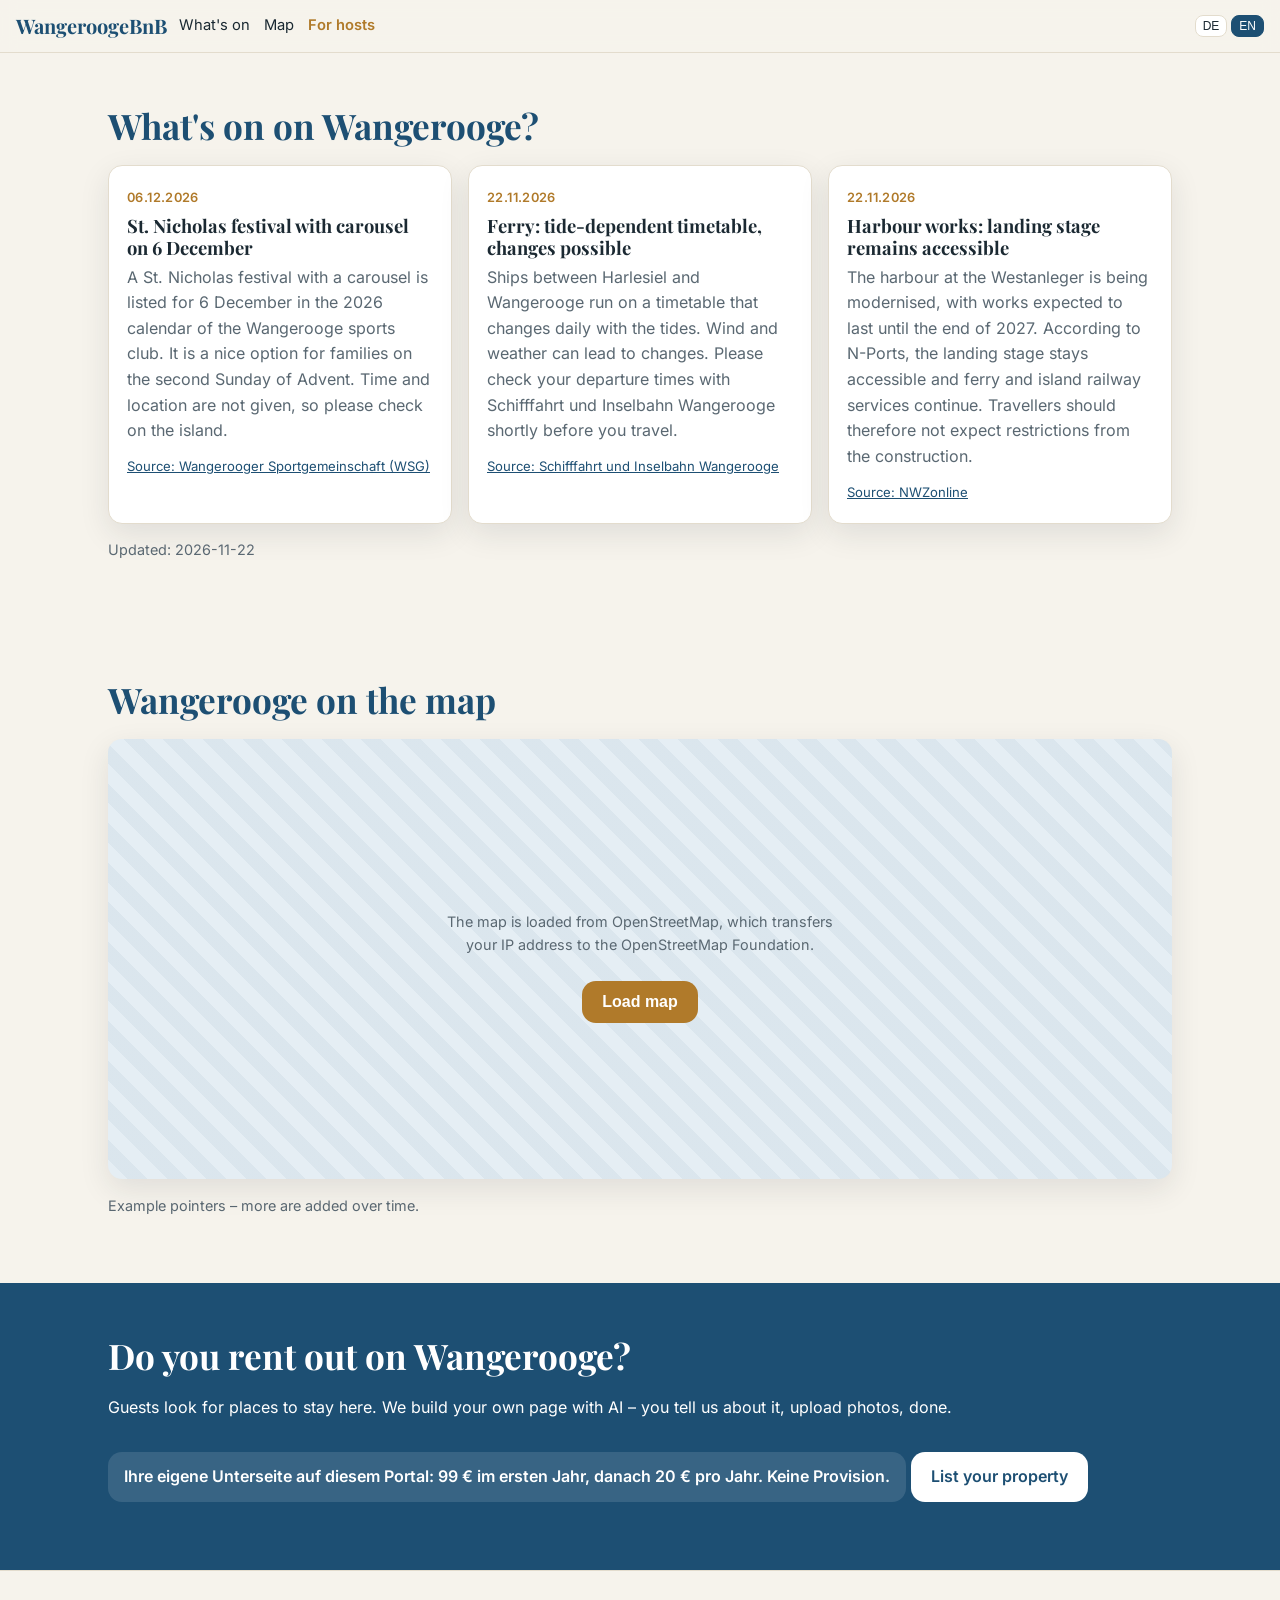
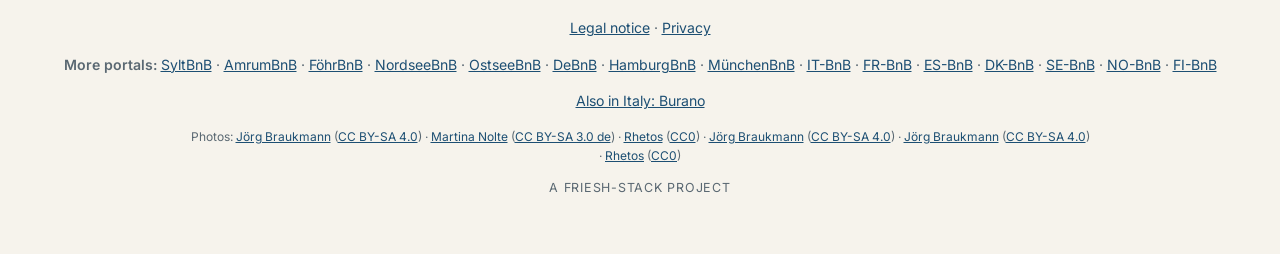
==== aktuell.html @ 6c445ca4 "auto: Inhalte 2026-11-22" ====
<!DOCTYPE html>
<html lang="de">
<head>
<meta charset="utf-8">
<meta name="viewport" content="width=device-width, initial-scale=1">
<title>WangeroogeBnB – Was ist los auf Wangerooge?</title>
<meta name="description" content="WangeroogeBnB – Was ist los auf Wangerooge?">
<link rel="canonical" href="https://wangeroogebnb.de/">
<meta property="og:title" content="WangeroogeBnB – Was ist los auf Wangerooge?">
<meta property="og:description" content="WangeroogeBnB – Was ist los auf Wangerooge?">
<meta name="theme-color" content="#1d4f73">
<link rel="stylesheet" href="assets/portal.css">
</head>
<body>
<header class="kopf">
  <a class="logo" href="./">WangeroogeBnB</a>
  <nav><a href="#aktuell"><span lang="de">Aktuell</span><span lang="en" hidden>What&#x27;s on</span></a><a href="#karte"><span lang="de">Karte</span><span lang="en" hidden>Map</span></a><a class="nav-cta" href="#gastgeber"><span lang="de">Für Gastgeber</span><span lang="en" hidden>For hosts</span></a></nav>
  <div class="langs"><button type="button" data-lang="de">DE</button><button type="button" data-lang="en">EN</button></div>
</header>
<main>
<section id="aktuell" class="block">
  <h2><span lang="de">Was ist los auf Wangerooge?</span><span lang="en" hidden>What&#x27;s on on Wangerooge?</span></h2>
<!-- AUTO:news:start -->
  <div class="news-grid"><article class="news"><time>06.12.2026</time><h3><span lang="de">Nikolausfest mit Karussell am 6. Dezember</span><span lang="en" hidden>St. Nicholas festival with carousel on 6 December</span></h3><p><span lang="de">Am 6. Dezember steht auf der Insel ein Nikolausfest mit Karussell im Terminplan der Wangerooger Sportgemeinschaft. Das ist ein schöner Programmpunkt für Familien am zweiten Advent. Uhrzeit und Ort sind dort nicht genannt, bitte kurz vor Ort erfragen.</span><span lang="en" hidden>A St. Nicholas festival with a carousel is listed for 6 December in the 2026 calendar of the Wangerooge sports club. It is a nice option for families on the second Sunday of Advent. Time and location are not given, so please check on the island.</span></p><a class="quelle" href="http://wangerooger-sg.de/Der-Verein/Termine/" target="_blank" rel="noopener"><span lang="de">Quelle</span><span lang="en" hidden>Source</span>: Wangerooger Sportgemeinschaft (WSG)</a></article><article class="news"><time>22.11.2026</time><h3><span lang="de">Fähre: Tideabhängiger Fahrplan, Änderungen möglich</span><span lang="en" hidden>Ferry: tide-dependent timetable, changes possible</span></h3><p><span lang="de">Die Schiffe zwischen Harlesiel und Wangerooge fahren nach einem täglich wechselnden Fahrplan. Wind und Wetter können zu Änderungen führen. Bitte prüfen Sie Ihre Abfahrtszeiten kurz vor der Reise bei Schifffahrt und Inselbahn Wangerooge.</span><span lang="en" hidden>Ships between Harlesiel and Wangerooge run on a timetable that changes daily with the tides. Wind and weather can lead to changes. Please check your departure times with Schifffahrt und Inselbahn Wangerooge shortly before you travel.</span></p><a class="quelle" href="https://www.siw-wangerooge.de/siw-de/Linienverkehr" target="_blank" rel="noopener"><span lang="de">Quelle</span><span lang="en" hidden>Source</span>: Schifffahrt und Inselbahn Wangerooge</a></article><article class="news"><time>22.11.2026</time><h3><span lang="de">Hafenumbau: Anleger bleibt zugänglich</span><span lang="en" hidden>Harbour works: landing stage remains accessible</span></h3><p><span lang="de">Am Westanleger wird der Hafen modernisiert, die Arbeiten sollen bis Ende 2027 dauern. Laut N-Ports bleiben der Anleger zugänglich und der Fähr- und Inselbahnbetrieb gesichert. Mit Einschränkungen für Reisende ist durch die Bauarbeiten demnach nicht zu rechnen.</span><span lang="en" hidden>The harbour at the Westanleger is being modernised, with works expected to last until the end of 2027. According to N-Ports, the landing stage stays accessible and ferry and island railway services continue. Travellers should therefore not expect restrictions from the construction.</span></p><a class="quelle" href="https://www.nwzonline.de/friesland/westanleger-auf-wangerooge-abriss-erfolgt-neubau-rueckt-naeher_a_4,3,306184027.html" target="_blank" rel="noopener"><span lang="de">Quelle</span><span lang="en" hidden>Source</span>: NWZonline</a></article></div>
  <p class="stand"><span lang="de">Stand</span><span lang="en" hidden>Updated</span>: 2026-11-22</p>
<!-- AUTO:news:end -->
</section>
<section id="karte" class="block">
  <h2><span lang="de">Wangerooge auf der Karte</span><span lang="en" hidden>Wangerooge on the map</span></h2>
  <div id="map" class="map">
    <div class="map-consent">
      <p><span lang="de">Die Karte wird von OpenStreetMap geladen. Dabei wird Ihre IP-Adresse an die OpenStreetMap Foundation übertragen.</span><span lang="en" hidden>The map is loaded from OpenStreetMap, which transfers your IP address to the OpenStreetMap Foundation.</span></p>
      <button type="button" id="mapLaden" class="btn"><span lang="de">Karte laden</span><span lang="en" hidden>Load map</span></button>
    </div>
  </div>
  <p class="hinweis"><span lang="de">Beispielhafte Hinweise – werden laufend ergänzt.</span><span lang="en" hidden>Example pointers – more are added over time.</span></p>
  <script type="application/json" id="mapDaten">{"c": [53.79, 7.9], "z": 13, "p": [{"n": "Alter Leuchtturm", "lat": 53.7895, "lon": 7.899, "link": "", "t": {"de": "Wahrzeichen im Ortskern", "en": "Landmark in the village"}}, {"n": "Hauptstrand", "lat": 53.795, "lon": 7.905, "link": "", "t": {"de": "Strand & Promenade", "en": "Beach & promenade"}}, {"n": "Westturm", "lat": 53.789, "lon": 7.857, "link": "", "t": {"de": "Ruhiger Westen der Insel", "en": "Quiet western end"}}]}</script>
</section>
<section id="gastgeber" class="gastgeber">
  <div class="block">
    <h2><span lang="de">Sie vermieten auf Wangerooge?</span><span lang="en" hidden>Do you rent out on Wangerooge?</span></h2>
    <p><span lang="de">Gäste suchen hier nach Unterkünften. Wir erstellen Ihnen mit KI eine eigene Unterseite – Sie erzählen, laden Fotos hoch, fertig.</span><span lang="en" hidden>Guests look for places to stay here. We build your own page with AI – you tell us about it, upload photos, done.</span></p>
    <p class="preis"><span lang="de">Ihre eigene Unterseite auf diesem Portal: 99 € im ersten Jahr, danach 20 € pro Jahr. Keine Provision.</span><span lang="en" hidden>Ihre eigene Unterseite auf diesem Portal: 99 € im ersten Jahr, danach 20 € pro Jahr. Keine Provision.</span></p>
    <a class="btn btn-hell" href="https://nordsee-webdesign.de"><span lang="de">Unterkunft eintragen</span><span lang="en" hidden>List your property</span></a>
  </div>
</section>
</main>
<footer class="fuss">
  <p><a href="impressum.html"><span lang="de">Impressum</span><span lang="en" hidden>Legal notice</span></a> · <a href="datenschutz.html"><span lang="de">Datenschutz</span><span lang="en" hidden>Privacy</span></a></p>
  <p class="schwester"><strong><span lang="de">Weitere Portale</span><span lang="en" hidden>More portals</span>:</strong> <a href="https://syltbnb.de">SyltBnB</a> · <a href="https://amrumbnb.de">AmrumBnB</a> · <a href="https://foehrbnb.de">FöhrBnB</a> · <a href="https://nordseebnb.de">NordseeBnB</a> · <a href="https://ostseebnb.de">OstseeBnB</a> · <a href="https://debnb.de">DeBnB</a> · <a href="https://hamburgbnb.de">HamburgBnB</a> · <a href="https://muenchenbnb.de">MünchenBnB</a> · <a href="https://it-bnb.com">IT-BnB</a> · <a href="https://fr-bnb.com">FR-BnB</a> · <a href="https://es-bnb.com">ES-BnB</a> · <a href="https://dkbnb.com">DK-BnB</a> · <a href="https://sebnb.com">SE-BnB</a> · <a href="https://nobnb.com">NO-BnB</a> · <a href="https://fibnb.com">FI-BnB</a></p>
  <p><a href="https://myburano.com"><span lang="de">Auch in Italien: Burano</span><span lang="en" hidden>Also in Italy: Burano</span></a></p>
  <p class="credits"><span lang="de">Fotos</span><span lang="en" hidden>Photos</span>: <a href="https://commons.wikimedia.org/wiki/File:Wangerooge_-_Strand_im_Nordosten.jpg" target="_blank" rel="noopener">Jörg Braukmann</a> (<a href="https://creativecommons.org/licenses/by-sa/4.0" target="_blank" rel="noopener">CC BY-SA 4.0</a>) · <a href="https://commons.wikimedia.org/wiki/File:2012-05-13_Nordsee-Luftbilder_DSCF9112.jpg" target="_blank" rel="noopener">Martina Nolte</a> (<a href="https://creativecommons.org/licenses/by-sa/3.0/de/deed.en" target="_blank" rel="noopener">CC BY-SA 3.0 de</a>) · <a href="https://commons.wikimedia.org/wiki/File:Graugans_(Inselbahn_Wangerooge).jpg" target="_blank" rel="noopener">Rhetos</a> (<a href="http://creativecommons.org/publicdomain/zero/1.0/deed.en" target="_blank" rel="noopener">CC0</a>) · <a href="https://commons.wikimedia.org/wiki/File:Strand_und_D%C3%BCnen_im_Nordosten_von_Wangerooge_01.jpg" target="_blank" rel="noopener">Jörg Braukmann</a> (<a href="https://creativecommons.org/licenses/by-sa/4.0" target="_blank" rel="noopener">CC BY-SA 4.0</a>) · <a href="https://commons.wikimedia.org/wiki/File:Wangerooge_-_%C3%9Cbergang_zum_Strand_im_Nordosten.jpg" target="_blank" rel="noopener">Jörg Braukmann</a> (<a href="https://creativecommons.org/licenses/by-sa/4.0" target="_blank" rel="noopener">CC BY-SA 4.0</a>) · <a href="https://commons.wikimedia.org/wiki/File:Deckpeilung_(T%C3%BCrme,_Wangerooge).jpg" target="_blank" rel="noopener">Rhetos</a> (<a href="http://creativecommons.org/publicdomain/zero/1.0/deed.en" target="_blank" rel="noopener">CC0</a>)</p>
  <p class="sig"><span lang="de">Ein friesh-stack Projekt</span><span lang="en" hidden>A friesh-stack project</span></p>
</footer>
<script src="assets/portal.js"></script>
</body>
</html>
---- assets/portal.css ----
@font-face{font-family:"Inter";src:url(fonts/inter-latin-400-normal.woff2) format("woff2");font-weight:400;font-display:swap}
@font-face{font-family:"Inter";src:url(fonts/inter-latin-600-normal.woff2) format("woff2");font-weight:600;font-display:swap}
@font-face{font-family:"Playfair Display";src:url(fonts/playfair-display-latin-600-normal.woff2) format("woff2");font-weight:600;font-display:swap}
@font-face{font-family:"Playfair Display";src:url(fonts/playfair-display-latin-700-normal.woff2) format("woff2");font-weight:700;font-display:swap}
:root{
  --brand:#1d4f73;--brand-2:#e8e2d4;--accent:#b07a2a;--bg:#f6f3ec;--ink:#1b2932;--muted:#5a6872;
  --white:#fff;--line:#e3dccd;--foam:#e5eef4;--grass:#6f8448;
  --radius:14px;--shadow:0 10px 30px rgba(27,41,50,.10);
}
@media (prefers-color-scheme:dark){:root{--bg:#10181e;--ink:#e9eef2;--muted:#a3b1bb;--white:#18232b;--line:#2a3843;--brand-2:#22303a;--foam:#1a2a35}}
*{box-sizing:border-box}
html{scroll-behavior:smooth}
body{margin:0;background:var(--bg);color:var(--ink);font:16px/1.6 Inter,system-ui,sans-serif;overflow-x:hidden}
h1,h2,h3{font-family:"Playfair Display",Georgia,serif;line-height:1.2;margin:0 0 .5em}
h2{font-size:clamp(1.5rem,4vw,2.2rem);color:var(--brand)}
@media (prefers-color-scheme:dark){h2{color:#9cc6e4}}
a{color:var(--brand)}
@media (prefers-color-scheme:dark){a{color:#9cc6e4}}
[hidden]{display:none!important}
.kopf{position:sticky;top:0;z-index:1000;display:flex;align-items:center;gap:12px;padding:10px 16px;background:color-mix(in srgb,var(--bg) 92%,transparent);backdrop-filter:blur(8px);border-bottom:1px solid var(--line)}
.logo{font-family:"Playfair Display",serif;font-weight:700;font-size:1.25rem;text-decoration:none;color:var(--brand);white-space:nowrap}
.kopf nav{display:flex;gap:14px;overflow-x:auto;flex:1;scrollbar-width:none}
.kopf nav::-webkit-scrollbar{display:none}
.kopf nav a{text-decoration:none;color:var(--ink);font-size:.92rem;white-space:nowrap}
.kopf nav a.nav-cta{color:var(--accent);font-weight:600}
.langs{display:flex;gap:4px}
.langs button{border:1px solid var(--line);background:var(--white);color:var(--ink);border-radius:8px;padding:3px 7px;font-size:.75rem;cursor:pointer}
.langs button.an{background:var(--brand);color:#fff;border-color:var(--brand)}
.hero{position:relative;min-height:78vh;display:flex;align-items:flex-end;color:#fff;overflow:hidden;
  background:linear-gradient(160deg,#1d4f73 0%,#3a7ca5 55%,#d8c79f 100%)}
.slides{position:absolute;inset:0}
.slide{position:absolute;inset:0;background-size:cover;background-position:center;opacity:0;transition:opacity 1.6s ease;transform:scale(1.04)}
.slide.an{opacity:1;animation:zoom 12s ease-out forwards}
@keyframes zoom{to{transform:scale(1)}}
.hero:after{content:"";position:absolute;inset:0;background:linear-gradient(to top,rgba(10,25,35,.78),rgba(10,25,35,.1) 60%)}
.hero-inhalt{position:relative;z-index:1;padding:32px 20px 44px;max-width:860px}
.hero h1{font-size:clamp(1.9rem,6vw,3.3rem);margin-bottom:.4em}
.hero p{font-size:1.08rem;max-width:640px;opacity:.95}
.hero-btns{display:flex;gap:10px;flex-wrap:wrap;margin-top:18px}
.btn{display:inline-block;background:var(--accent);color:#fff!important;text-decoration:none;border:0;border-radius:var(--radius);padding:12px 20px;font-weight:600;font-size:1rem;cursor:pointer}
.btn-rand{background:transparent;border:1.5px solid #fff}
.btn-hell{background:#fff;color:var(--brand)!important}
.block{max-width:1100px;margin:0 auto;padding:52px 18px}
.news-grid{display:grid;grid-template-columns:repeat(auto-fill,minmax(270px,1fr));gap:16px}
.news{background:var(--white);border:1px solid var(--line);border-radius:var(--radius);box-shadow:var(--shadow);padding:18px}
.news time{font-size:.8rem;color:var(--accent);font-weight:600;letter-spacing:.03em}
.news h3{font-size:1.15rem;margin:.3em 0}
.news p{margin:0 0 .6em;color:var(--muted)}
.quelle{font-size:.82rem}
.leer,.stand,.hinweis{color:var(--muted);font-size:.9rem}
.map{position:relative;height:440px;border-radius:var(--radius);overflow:hidden;box-shadow:var(--shadow);background:var(--foam) repeating-linear-gradient(45deg,transparent 0 14px,rgba(29,79,115,.05) 14px 28px)}
.map-consent{position:absolute;inset:0;display:flex;flex-direction:column;align-items:center;justify-content:center;text-align:center;padding:24px;gap:10px}
.map-consent p{max-width:420px;color:var(--muted);font-size:.9rem}
.pfeil-icon{background:none;border:0}
.pfeil{position:absolute;left:0;bottom:0;transform:translateX(-50%);display:flex;flex-direction:column;align-items:center;pointer-events:auto}
.pfeil .schild{background:var(--brand);color:#fff;border-radius:10px;padding:5px 9px;font:600 12px/1.25 Inter,sans-serif;white-space:nowrap;box-shadow:0 4px 12px rgba(0,0,0,.25);text-align:center}

.pfeil .spitze{width:0;height:0;border-left:9px solid transparent;border-right:9px solid transparent;border-top:14px solid var(--brand);animation:wipp 1.8s ease-in-out infinite}
@keyframes wipp{50%{transform:translateY(4px)}}
.pfeil.link .schild{background:var(--accent)}
.pfeil.link .spitze{border-top-color:var(--accent)}
.hl-grid{display:grid;grid-template-columns:repeat(auto-fill,minmax(240px,1fr));gap:16px}
.hl{background:var(--white);border-radius:var(--radius);overflow:hidden;box-shadow:var(--shadow);border:1px solid var(--line)}
.hl-bild{height:160px;background-size:cover;background-position:center}
.hl-bild.leer{background:linear-gradient(135deg,var(--brand-2),var(--foam))}
.hl-text{padding:14px 16px}
.hl-text p{margin:0;color:var(--muted)}
.frei-grid{display:grid;grid-template-columns:repeat(auto-fill,minmax(240px,1fr));gap:16px}
.frei{display:block;text-decoration:none;color:var(--ink);border:2px dashed var(--line);border-radius:var(--radius);padding:26px 20px;text-align:center;transition:border-color .2s}
.frei:hover{border-color:var(--accent)}
.frei .plus{display:inline-flex;width:44px;height:44px;border-radius:50%;align-items:center;justify-content:center;background:var(--brand-2);color:var(--accent);font-size:1.6rem;margin-bottom:8px}
.frei p{color:var(--muted);margin:0;font-size:.92rem}
.gastgeber{background:var(--brand);color:#fff}
.gastgeber h2{color:#fff}
.gastgeber .preis{font-weight:600;background:rgba(255,255,255,.12);border-radius:var(--radius);padding:12px 16px;display:inline-block}
.recht{max-width:780px}
.recht h2{font-size:1.2rem;margin-top:1.4em}
.klein{font-size:.85rem;color:var(--muted)}
.fuss{text-align:center;padding:32px 18px 44px;font-size:.88rem;color:var(--muted);border-top:1px solid var(--line)}
.fuss .credits{font-size:.75rem;max-width:900px;margin:10px auto}
.fuss .sig{font-size:.78rem;letter-spacing:.06em;text-transform:uppercase}
@media (max-width:640px){.kopf nav a:not(.nav-cta){display:none}.kopf nav{justify-content:flex-end}.hero{min-height:70vh}.map{height:380px}}
.pfeil-icon.klein .schild{display:none}
.lang-select{display:none;border:1px solid var(--line);background:var(--white);color:var(--ink);border-radius:8px;padding:4px 6px;font:600 .8rem Inter,sans-serif}
@media (max-width:640px){.langs.viele button{display:none}.langs.viele .lang-select{display:block}}
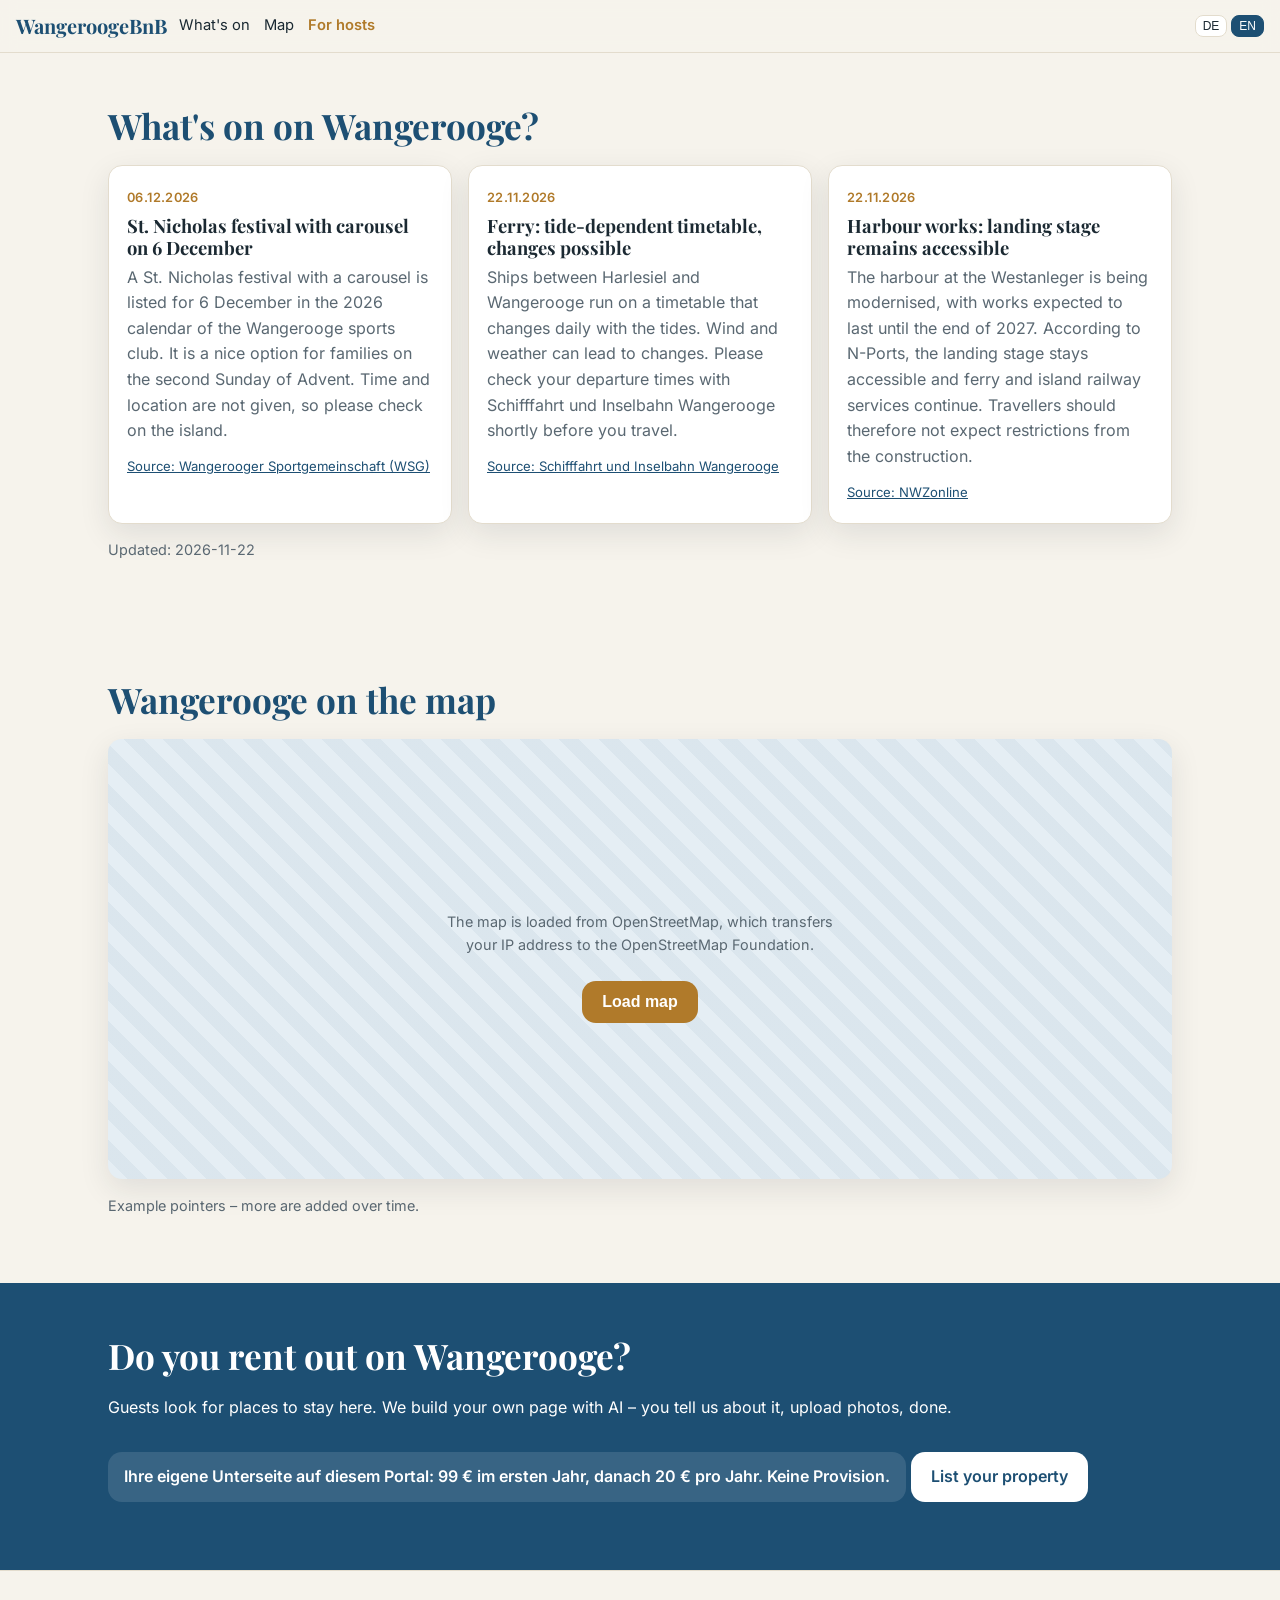
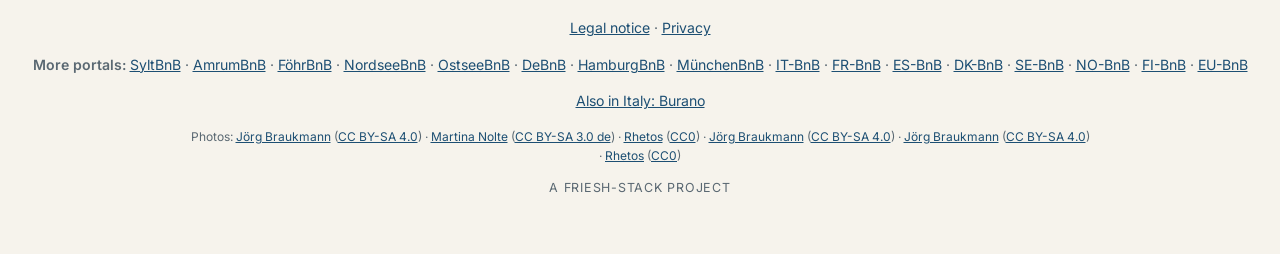
==== commit ae783cc6: "auto: Inhalte 2026-11-23" ====
--- a/aktuell.html
+++ b/aktuell.html
@@ -47,7 +47,7 @@
 </main>
 <footer class="fuss">
   <p><a href="impressum.html"><span lang="de">Impressum</span><span lang="en" hidden>Legal notice</span></a> · <a href="datenschutz.html"><span lang="de">Datenschutz</span><span lang="en" hidden>Privacy</span></a></p>
-  <p class="schwester"><strong><span lang="de">Weitere Portale</span><span lang="en" hidden>More portals</span>:</strong> <a href="https://syltbnb.de">SyltBnB</a> · <a href="https://amrumbnb.de">AmrumBnB</a> · <a href="https://foehrbnb.de">FöhrBnB</a> · <a href="https://nordseebnb.de">NordseeBnB</a> · <a href="https://ostseebnb.de">OstseeBnB</a> · <a href="https://debnb.de">DeBnB</a> · <a href="https://hamburgbnb.de">HamburgBnB</a> · <a href="https://muenchenbnb.de">MünchenBnB</a> · <a href="https://it-bnb.com">IT-BnB</a> · <a href="https://fr-bnb.com">FR-BnB</a> · <a href="https://es-bnb.com">ES-BnB</a> · <a href="https://dkbnb.com">DK-BnB</a> · <a href="https://sebnb.com">SE-BnB</a> · <a href="https://nobnb.com">NO-BnB</a> · <a href="https://fibnb.com">FI-BnB</a></p>
+  <p class="schwester"><strong><span lang="de">Weitere Portale</span><span lang="en" hidden>More portals</span>:</strong> <a href="https://syltbnb.de">SyltBnB</a> · <a href="https://amrumbnb.de">AmrumBnB</a> · <a href="https://foehrbnb.de">FöhrBnB</a> · <a href="https://nordseebnb.de">NordseeBnB</a> · <a href="https://ostseebnb.de">OstseeBnB</a> · <a href="https://debnb.de">DeBnB</a> · <a href="https://hamburgbnb.de">HamburgBnB</a> · <a href="https://muenchenbnb.de">MünchenBnB</a> · <a href="https://it-bnb.com">IT-BnB</a> · <a href="https://fr-bnb.com">FR-BnB</a> · <a href="https://es-bnb.com">ES-BnB</a> · <a href="https://dk-bnb.de">DK-BnB</a> · <a href="https://se-bnb.com">SE-BnB</a> · <a href="https://no-bnb.com">NO-BnB</a> · <a href="https://fi-bnb.com">FI-BnB</a> · <a href="https://eu-bnb.com">EU-BnB</a></p>
   <p><a href="https://myburano.com"><span lang="de">Auch in Italien: Burano</span><span lang="en" hidden>Also in Italy: Burano</span></a></p>
   <p class="credits"><span lang="de">Fotos</span><span lang="en" hidden>Photos</span>: <a href="https://commons.wikimedia.org/wiki/File:Wangerooge_-_Strand_im_Nordosten.jpg" target="_blank" rel="noopener">Jörg Braukmann</a> (<a href="https://creativecommons.org/licenses/by-sa/4.0" target="_blank" rel="noopener">CC BY-SA 4.0</a>) · <a href="https://commons.wikimedia.org/wiki/File:2012-05-13_Nordsee-Luftbilder_DSCF9112.jpg" target="_blank" rel="noopener">Martina Nolte</a> (<a href="https://creativecommons.org/licenses/by-sa/3.0/de/deed.en" target="_blank" rel="noopener">CC BY-SA 3.0 de</a>) · <a href="https://commons.wikimedia.org/wiki/File:Graugans_(Inselbahn_Wangerooge).jpg" target="_blank" rel="noopener">Rhetos</a> (<a href="http://creativecommons.org/publicdomain/zero/1.0/deed.en" target="_blank" rel="noopener">CC0</a>) · <a href="https://commons.wikimedia.org/wiki/File:Strand_und_D%C3%BCnen_im_Nordosten_von_Wangerooge_01.jpg" target="_blank" rel="noopener">Jörg Braukmann</a> (<a href="https://creativecommons.org/licenses/by-sa/4.0" target="_blank" rel="noopener">CC BY-SA 4.0</a>) · <a href="https://commons.wikimedia.org/wiki/File:Wangerooge_-_%C3%9Cbergang_zum_Strand_im_Nordosten.jpg" target="_blank" rel="noopener">Jörg Braukmann</a> (<a href="https://creativecommons.org/licenses/by-sa/4.0" target="_blank" rel="noopener">CC BY-SA 4.0</a>) · <a href="https://commons.wikimedia.org/wiki/File:Deckpeilung_(T%C3%BCrme,_Wangerooge).jpg" target="_blank" rel="noopener">Rhetos</a> (<a href="http://creativecommons.org/publicdomain/zero/1.0/deed.en" target="_blank" rel="noopener">CC0</a>)</p>
   <p class="sig"><span lang="de">Ein friesh-stack Projekt</span><span lang="en" hidden>A friesh-stack project</span></p>
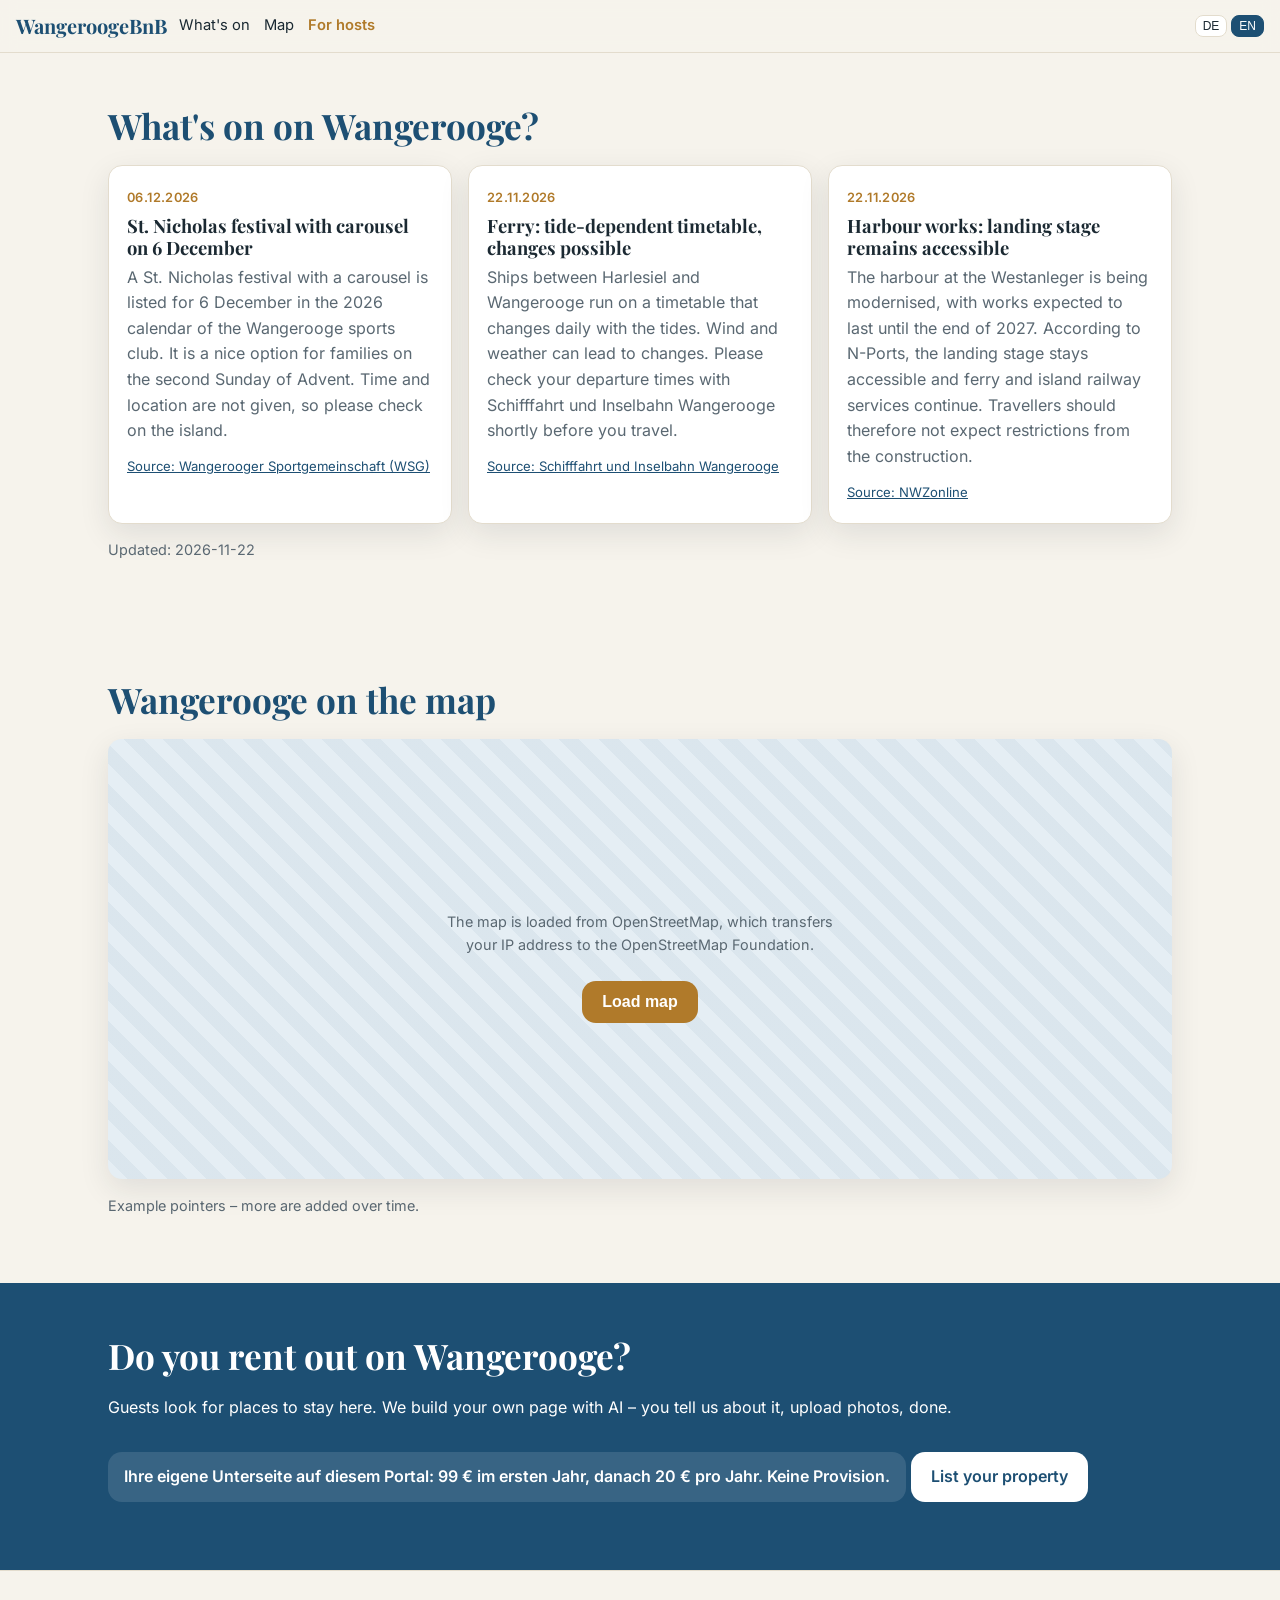
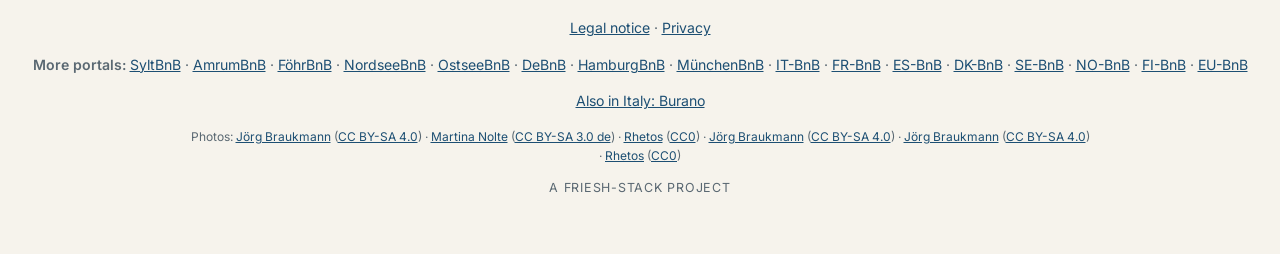
==== commit dd22a6b3: "auto: Inhalte 2026-11-23" ====
--- a/aktuell.html
+++ b/aktuell.html
@@ -47,7 +47,7 @@
 </main>
 <footer class="fuss">
   <p><a href="impressum.html"><span lang="de">Impressum</span><span lang="en" hidden>Legal notice</span></a> · <a href="datenschutz.html"><span lang="de">Datenschutz</span><span lang="en" hidden>Privacy</span></a></p>
-  <p class="schwester"><strong><span lang="de">Weitere Portale</span><span lang="en" hidden>More portals</span>:</strong> <a href="https://syltbnb.de">SyltBnB</a> · <a href="https://amrumbnb.de">AmrumBnB</a> · <a href="https://foehrbnb.de">FöhrBnB</a> · <a href="https://nordseebnb.de">NordseeBnB</a> · <a href="https://ostseebnb.de">OstseeBnB</a> · <a href="https://debnb.de">DeBnB</a> · <a href="https://hamburgbnb.de">HamburgBnB</a> · <a href="https://muenchenbnb.de">MünchenBnB</a> · <a href="https://it-bnb.com">IT-BnB</a> · <a href="https://fr-bnb.com">FR-BnB</a> · <a href="https://es-bnb.com">ES-BnB</a> · <a href="https://dk-bnb.de">DK-BnB</a> · <a href="https://se-bnb.com">SE-BnB</a> · <a href="https://no-bnb.com">NO-BnB</a> · <a href="https://fi-bnb.com">FI-BnB</a> · <a href="https://eu-bnb.com">EU-BnB</a></p>
+  <p class="schwester"><strong><span lang="de">Weitere Portale</span><span lang="en" hidden>More portals</span>:</strong> <a href="https://syltbnb.de">SyltBnB</a> · <a href="https://amrumbnb.de">AmrumBnB</a> · <a href="https://foehrbnb.de">FöhrBnB</a> · <a href="https://nordseebnb.de">NordseeBnB</a> · <a href="https://ostseebnb.de">OstseeBnB</a> · <a href="https://debnb.de">DeBnB</a> · <a href="https://hamburgbnb.de">HamburgBnB</a> · <a href="https://muenchenbnb.de">MünchenBnB</a> · <a href="https://it-bnb.com">IT-BnB</a> · <a href="https://fr-bnb.com">FR-BnB</a> · <a href="https://es-bnb.com">ES-BnB</a> · <a href="https://dk-bnb.dk">DK-BnB</a> · <a href="https://se-bnb.com">SE-BnB</a> · <a href="https://no-bnb.com">NO-BnB</a> · <a href="https://fi-bnb.com">FI-BnB</a> · <a href="https://eu-bnb.com">EU-BnB</a></p>
   <p><a href="https://myburano.com"><span lang="de">Auch in Italien: Burano</span><span lang="en" hidden>Also in Italy: Burano</span></a></p>
   <p class="credits"><span lang="de">Fotos</span><span lang="en" hidden>Photos</span>: <a href="https://commons.wikimedia.org/wiki/File:Wangerooge_-_Strand_im_Nordosten.jpg" target="_blank" rel="noopener">Jörg Braukmann</a> (<a href="https://creativecommons.org/licenses/by-sa/4.0" target="_blank" rel="noopener">CC BY-SA 4.0</a>) · <a href="https://commons.wikimedia.org/wiki/File:2012-05-13_Nordsee-Luftbilder_DSCF9112.jpg" target="_blank" rel="noopener">Martina Nolte</a> (<a href="https://creativecommons.org/licenses/by-sa/3.0/de/deed.en" target="_blank" rel="noopener">CC BY-SA 3.0 de</a>) · <a href="https://commons.wikimedia.org/wiki/File:Graugans_(Inselbahn_Wangerooge).jpg" target="_blank" rel="noopener">Rhetos</a> (<a href="http://creativecommons.org/publicdomain/zero/1.0/deed.en" target="_blank" rel="noopener">CC0</a>) · <a href="https://commons.wikimedia.org/wiki/File:Strand_und_D%C3%BCnen_im_Nordosten_von_Wangerooge_01.jpg" target="_blank" rel="noopener">Jörg Braukmann</a> (<a href="https://creativecommons.org/licenses/by-sa/4.0" target="_blank" rel="noopener">CC BY-SA 4.0</a>) · <a href="https://commons.wikimedia.org/wiki/File:Wangerooge_-_%C3%9Cbergang_zum_Strand_im_Nordosten.jpg" target="_blank" rel="noopener">Jörg Braukmann</a> (<a href="https://creativecommons.org/licenses/by-sa/4.0" target="_blank" rel="noopener">CC BY-SA 4.0</a>) · <a href="https://commons.wikimedia.org/wiki/File:Deckpeilung_(T%C3%BCrme,_Wangerooge).jpg" target="_blank" rel="noopener">Rhetos</a> (<a href="http://creativecommons.org/publicdomain/zero/1.0/deed.en" target="_blank" rel="noopener">CC0</a>)</p>
   <p class="sig"><span lang="de">Ein friesh-stack Projekt</span><span lang="en" hidden>A friesh-stack project</span></p>
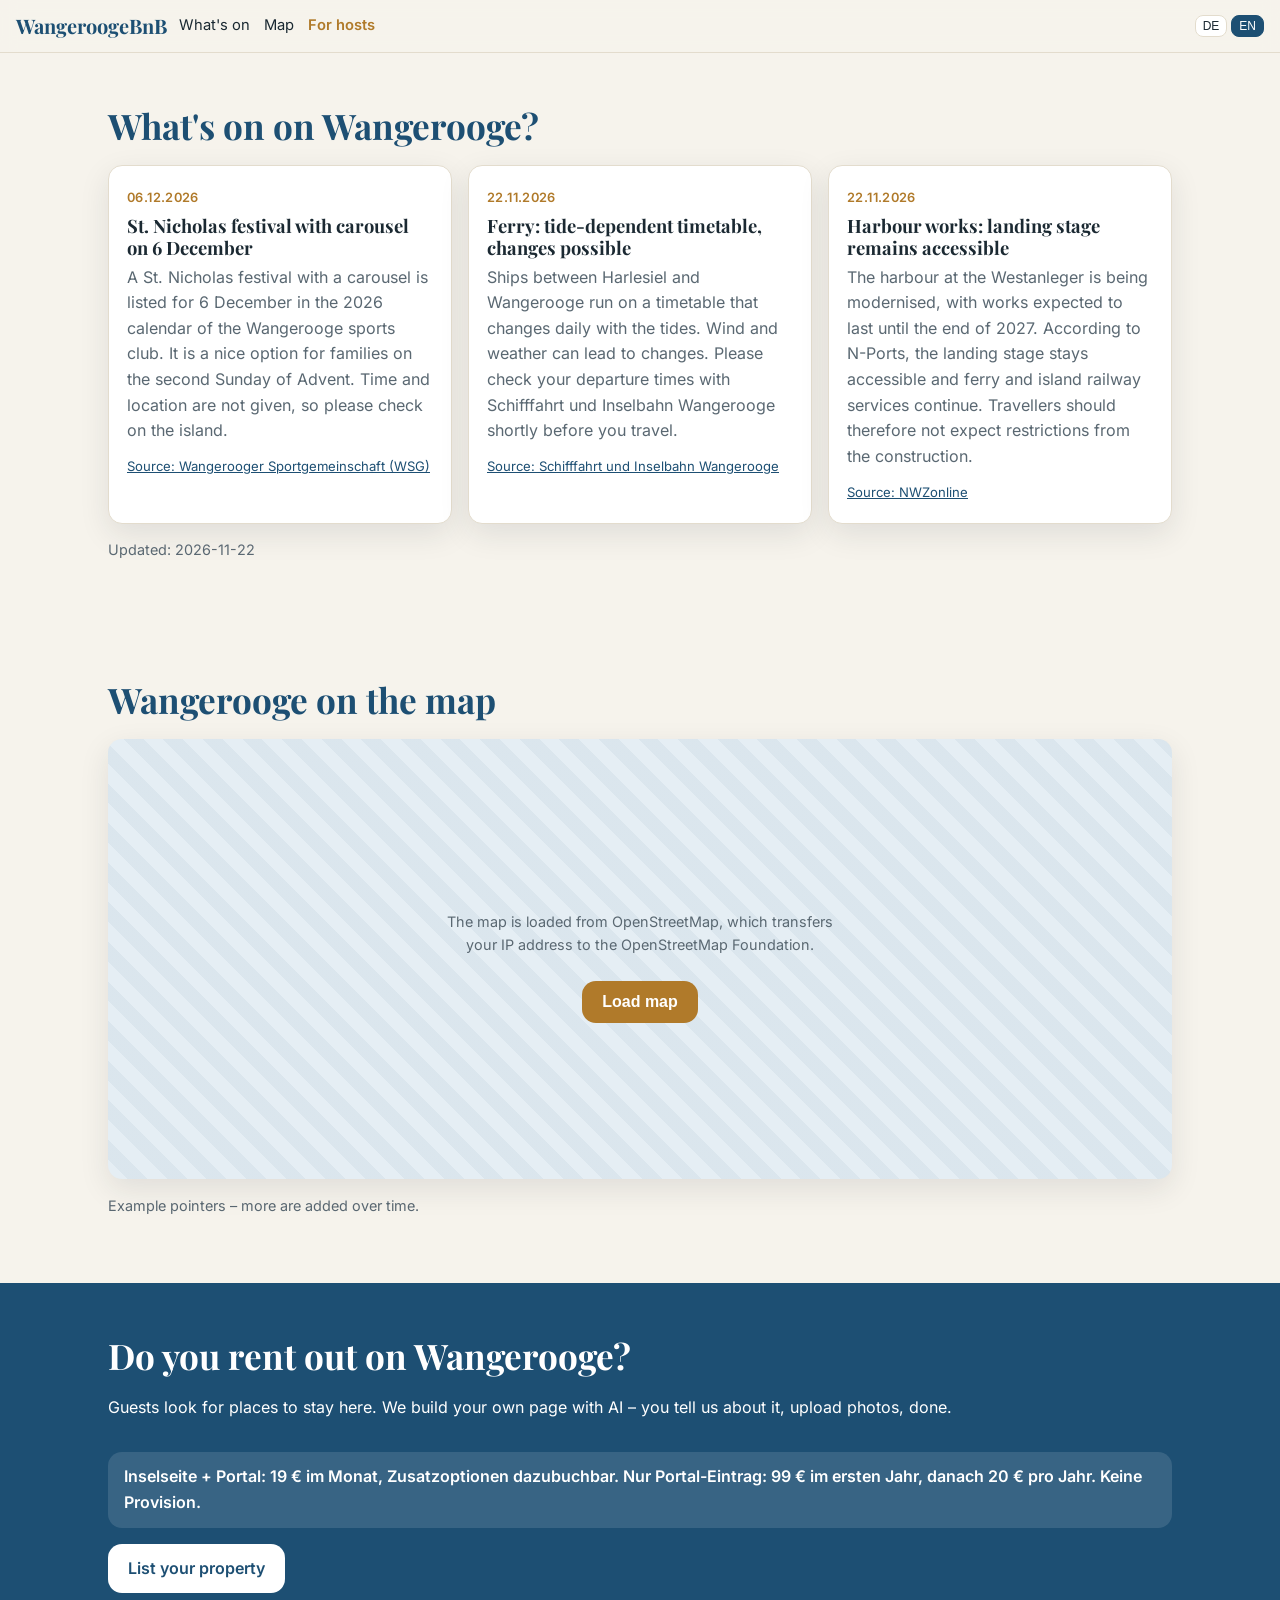
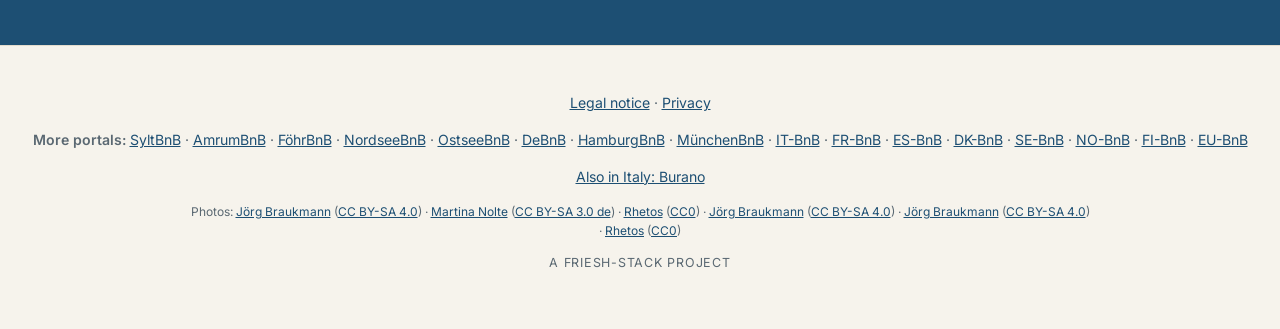
==== commit 40e7bfa2: "auto: Inhalte 2026-11-23" ====
--- a/aktuell.html
+++ b/aktuell.html
@@ -40,7 +40,7 @@
   <div class="block">
     <h2><span lang="de">Sie vermieten auf Wangerooge?</span><span lang="en" hidden>Do you rent out on Wangerooge?</span></h2>
     <p><span lang="de">Gäste suchen hier nach Unterkünften. Wir erstellen Ihnen mit KI eine eigene Unterseite – Sie erzählen, laden Fotos hoch, fertig.</span><span lang="en" hidden>Guests look for places to stay here. We build your own page with AI – you tell us about it, upload photos, done.</span></p>
-    <p class="preis"><span lang="de">Ihre eigene Unterseite auf diesem Portal: 99 € im ersten Jahr, danach 20 € pro Jahr. Keine Provision.</span><span lang="en" hidden>Ihre eigene Unterseite auf diesem Portal: 99 € im ersten Jahr, danach 20 € pro Jahr. Keine Provision.</span></p>
+    <p class="preis"><span lang="de">Inselseite + Portal: 19 € im Monat, Zusatzoptionen dazubuchbar. Nur Portal-Eintrag: 99 € im ersten Jahr, danach 20 € pro Jahr. Keine Provision.</span><span lang="en" hidden>Inselseite + Portal: 19 € im Monat, Zusatzoptionen dazubuchbar. Nur Portal-Eintrag: 99 € im ersten Jahr, danach 20 € pro Jahr. Keine Provision.</span></p>
     <a class="btn btn-hell" href="https://nordsee-webdesign.de"><span lang="de">Unterkunft eintragen</span><span lang="en" hidden>List your property</span></a>
   </div>
 </section>
--- a/assets/portal.css
+++ b/assets/portal.css
@@ -83,3 +83,20 @@
 .pfeil-icon.klein .schild{display:none}
 .lang-select{display:none;border:1px solid var(--line);background:var(--white);color:var(--ink);border-radius:8px;padding:4px 6px;font:600 .8rem Inter,sans-serif}
 @media (max-width:640px){.langs.viele button{display:none}.langs.viele .lang-select{display:block}}
+.vm-hero{min-height:52vh}
+.pk-grid{display:grid;grid-template-columns:repeat(auto-fill,minmax(250px,1fr));gap:16px}
+.pk{background:var(--white);border:1px solid var(--line);border-radius:var(--radius);box-shadow:var(--shadow);padding:18px;display:flex;flex-direction:column;gap:8px}
+.pk h3{margin:0}.pk .prov{color:var(--grass);font-weight:600;font-size:.9rem}.pk .pr{font-weight:600}.pk p{margin:0;color:var(--muted)}.pk .btn{margin-top:auto;text-align:center}
+.pk .gratis{background:var(--brand-2);border-radius:10px;padding:6px 10px;font-size:.88rem}
+.btn.ghost{background:transparent;color:var(--brand)!important;border:1.5px solid var(--brand)}
+.hinweis-box{margin-top:22px;background:var(--foam);border-radius:var(--radius);padding:18px}
+.framewrap{border-radius:var(--radius);overflow:hidden;border:1px solid var(--line);height:560px;background:#fff}
+.framewrap iframe{width:100%;height:100%;border:0}
+.zopts{display:flex;flex-direction:column;gap:8px}
+.zopt{display:flex;gap:10px;align-items:center;background:var(--white);border:1px solid var(--line);border-radius:12px;padding:10px 14px;cursor:pointer}
+.zopt input{width:20px;height:20px}
+.vform{display:grid;grid-template-columns:1fr 1fr;gap:12px}
+.vform label{display:flex;flex-direction:column;gap:4px;font-weight:600;font-size:.9rem}
+.vform input,.vform select,.vform textarea{font:inherit;padding:10px;border:1px solid var(--line);border-radius:10px;background:var(--white);color:var(--ink)}
+.vform .voll,.vform .btn,.vform .ok{grid-column:1/-1}
+@media (max-width:640px){.vform{grid-template-columns:1fr}}
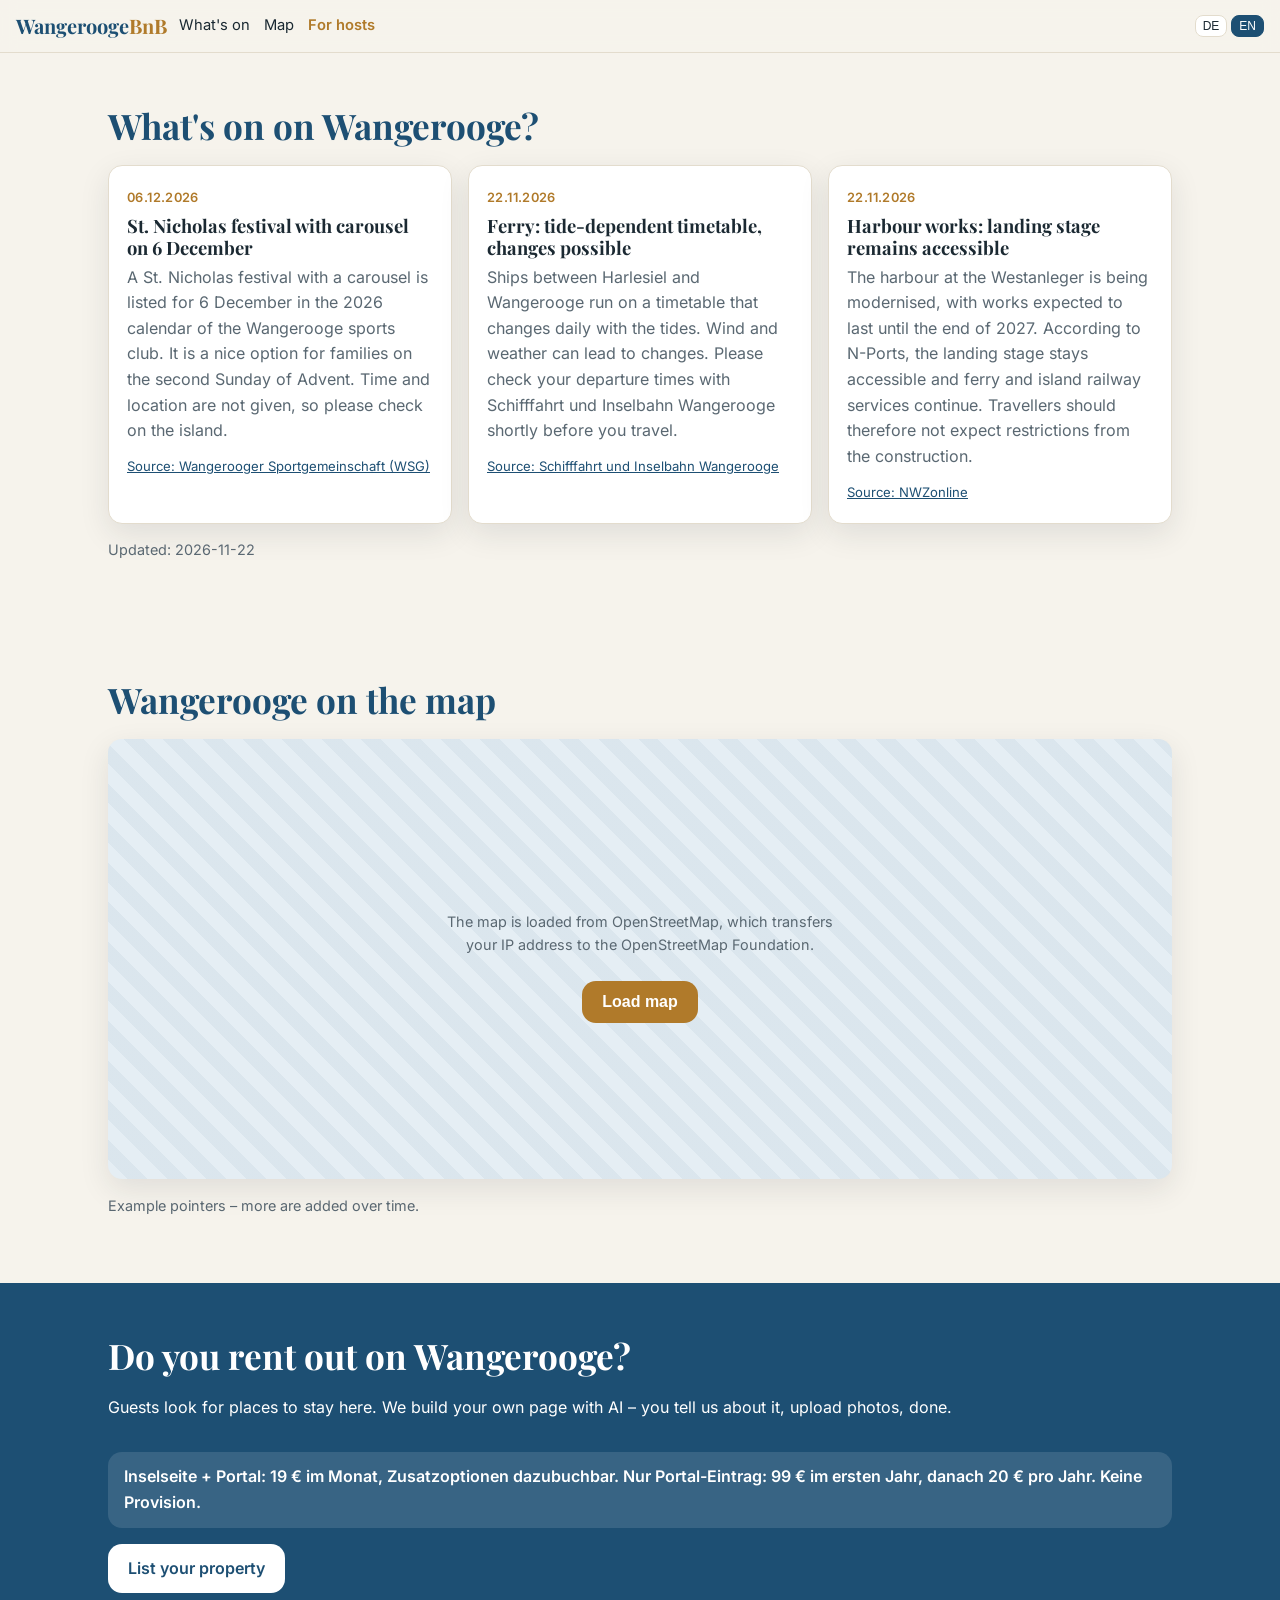
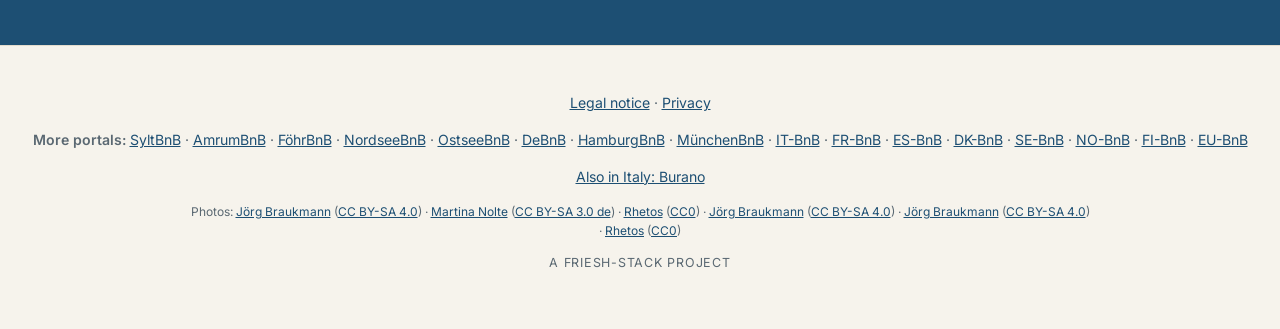
==== commit cdb2a91e: "auto: Inhalte 2026-11-24" ====
--- a/aktuell.html
+++ b/aktuell.html
@@ -1,7 +1,8 @@
 <!DOCTYPE html>
-<html lang="de">
+<html lang="de" translate="no" class="notranslate">
 <head>
 <meta charset="utf-8">
+<meta name="google" content="notranslate">
 <meta name="viewport" content="width=device-width, initial-scale=1">
 <title>WangeroogeBnB – Was ist los auf Wangerooge?</title>
 <meta name="description" content="WangeroogeBnB – Was ist los auf Wangerooge?">
@@ -13,7 +14,7 @@
 </head>
 <body>
 <header class="kopf">
-  <a class="logo" href="./">WangeroogeBnB</a>
+  <a class="logo" href="./">Wangerooge<span>BnB</span></a>
   <nav><a href="#aktuell"><span lang="de">Aktuell</span><span lang="en" hidden>What&#x27;s on</span></a><a href="#karte"><span lang="de">Karte</span><span lang="en" hidden>Map</span></a><a class="nav-cta" href="#gastgeber"><span lang="de">Für Gastgeber</span><span lang="en" hidden>For hosts</span></a></nav>
   <div class="langs"><button type="button" data-lang="de">DE</button><button type="button" data-lang="en">EN</button></div>
 </header>
--- a/assets/portal.css
+++ b/assets/portal.css
@@ -100,3 +100,5 @@
 .vform input,.vform select,.vform textarea{font:inherit;padding:10px;border:1px solid var(--line);border-radius:10px;background:var(--white);color:var(--ink)}
 .vform .voll,.vform .btn,.vform .ok{grid-column:1/-1}
 @media (max-width:640px){.vform{grid-template-columns:1fr}}
+
+.logo span{color:var(--accent)}
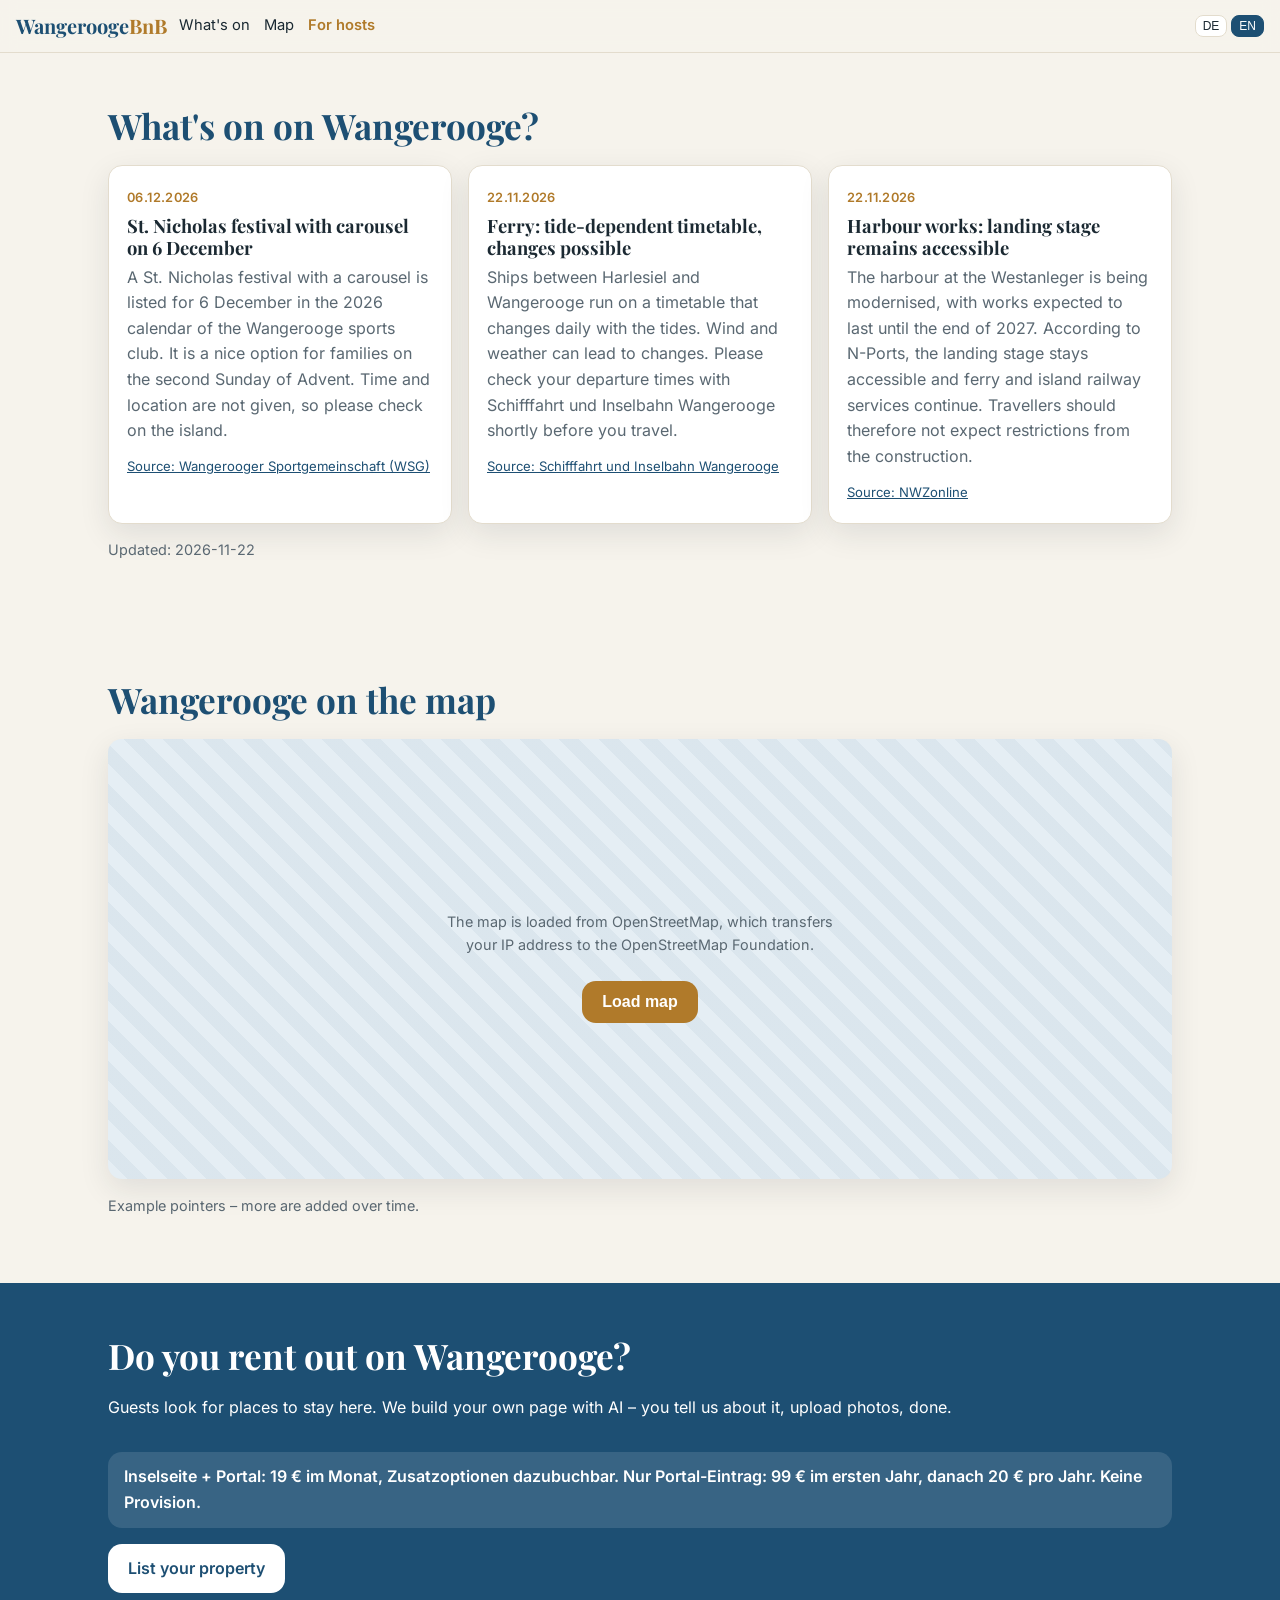
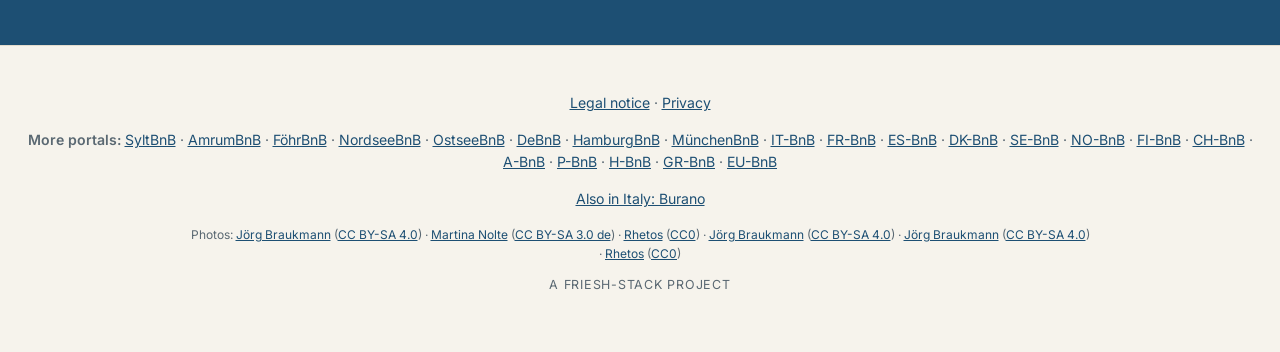
==== commit b0ecc33a: "auto: Inhalte 2026-11-26" ====
--- a/aktuell.html
+++ b/aktuell.html
@@ -48,7 +48,7 @@
 </main>
 <footer class="fuss">
   <p><a href="impressum.html"><span lang="de">Impressum</span><span lang="en" hidden>Legal notice</span></a> · <a href="datenschutz.html"><span lang="de">Datenschutz</span><span lang="en" hidden>Privacy</span></a></p>
-  <p class="schwester"><strong><span lang="de">Weitere Portale</span><span lang="en" hidden>More portals</span>:</strong> <a href="https://syltbnb.de">SyltBnB</a> · <a href="https://amrumbnb.de">AmrumBnB</a> · <a href="https://foehrbnb.de">FöhrBnB</a> · <a href="https://nordseebnb.de">NordseeBnB</a> · <a href="https://ostseebnb.de">OstseeBnB</a> · <a href="https://debnb.de">DeBnB</a> · <a href="https://hamburgbnb.de">HamburgBnB</a> · <a href="https://muenchenbnb.de">MünchenBnB</a> · <a href="https://it-bnb.com">IT-BnB</a> · <a href="https://fr-bnb.com">FR-BnB</a> · <a href="https://es-bnb.com">ES-BnB</a> · <a href="https://dk-bnb.dk">DK-BnB</a> · <a href="https://se-bnb.com">SE-BnB</a> · <a href="https://no-bnb.com">NO-BnB</a> · <a href="https://fi-bnb.com">FI-BnB</a> · <a href="https://eu-bnb.com">EU-BnB</a></p>
+  <p class="schwester"><strong><span lang="de">Weitere Portale</span><span lang="en" hidden>More portals</span>:</strong> <a href="https://syltbnb.de">SyltBnB</a> · <a href="https://amrumbnb.de">AmrumBnB</a> · <a href="https://foehrbnb.de">FöhrBnB</a> · <a href="https://nordseebnb.de">NordseeBnB</a> · <a href="https://ostseebnb.de">OstseeBnB</a> · <a href="https://debnb.de">DeBnB</a> · <a href="https://hamburgbnb.de">HamburgBnB</a> · <a href="https://muenchenbnb.de">MünchenBnB</a> · <a href="https://it-bnb.com">IT-BnB</a> · <a href="https://fr-bnb.com">FR-BnB</a> · <a href="https://es-bnb.com">ES-BnB</a> · <a href="https://dk-bnb.dk">DK-BnB</a> · <a href="https://se-bnb.com">SE-BnB</a> · <a href="https://no-bnb.com">NO-BnB</a> · <a href="https://fi-bnb.com">FI-BnB</a> · <a href="https://ch-bnb.com">CH-BnB</a> · <a href="https://a-bnb.com">A-BnB</a> · <a href="https://p-bnb.com">P-BnB</a> · <a href="https://h-bnb.com">H-BnB</a> · <a href="https://gr-bnb.com">GR-BnB</a> · <a href="https://eu-bnb.com">EU-BnB</a></p>
   <p><a href="https://myburano.com"><span lang="de">Auch in Italien: Burano</span><span lang="en" hidden>Also in Italy: Burano</span></a></p>
   <p class="credits"><span lang="de">Fotos</span><span lang="en" hidden>Photos</span>: <a href="https://commons.wikimedia.org/wiki/File:Wangerooge_-_Strand_im_Nordosten.jpg" target="_blank" rel="noopener">Jörg Braukmann</a> (<a href="https://creativecommons.org/licenses/by-sa/4.0" target="_blank" rel="noopener">CC BY-SA 4.0</a>) · <a href="https://commons.wikimedia.org/wiki/File:2012-05-13_Nordsee-Luftbilder_DSCF9112.jpg" target="_blank" rel="noopener">Martina Nolte</a> (<a href="https://creativecommons.org/licenses/by-sa/3.0/de/deed.en" target="_blank" rel="noopener">CC BY-SA 3.0 de</a>) · <a href="https://commons.wikimedia.org/wiki/File:Graugans_(Inselbahn_Wangerooge).jpg" target="_blank" rel="noopener">Rhetos</a> (<a href="http://creativecommons.org/publicdomain/zero/1.0/deed.en" target="_blank" rel="noopener">CC0</a>) · <a href="https://commons.wikimedia.org/wiki/File:Strand_und_D%C3%BCnen_im_Nordosten_von_Wangerooge_01.jpg" target="_blank" rel="noopener">Jörg Braukmann</a> (<a href="https://creativecommons.org/licenses/by-sa/4.0" target="_blank" rel="noopener">CC BY-SA 4.0</a>) · <a href="https://commons.wikimedia.org/wiki/File:Wangerooge_-_%C3%9Cbergang_zum_Strand_im_Nordosten.jpg" target="_blank" rel="noopener">Jörg Braukmann</a> (<a href="https://creativecommons.org/licenses/by-sa/4.0" target="_blank" rel="noopener">CC BY-SA 4.0</a>) · <a href="https://commons.wikimedia.org/wiki/File:Deckpeilung_(T%C3%BCrme,_Wangerooge).jpg" target="_blank" rel="noopener">Rhetos</a> (<a href="http://creativecommons.org/publicdomain/zero/1.0/deed.en" target="_blank" rel="noopener">CC0</a>)</p>
   <p class="sig"><span lang="de">Ein friesh-stack Projekt</span><span lang="en" hidden>A friesh-stack project</span></p>
--- a/assets/portal.css
+++ b/assets/portal.css
@@ -102,3 +102,5 @@
 @media (max-width:640px){.vform{grid-template-columns:1fr}}
 
 .logo span{color:var(--accent)}
+.spiel-teaser{display:block;text-decoration:none;color:#f4e7c4;background:linear-gradient(135deg,#13213a,#1d4f73);border-radius:14px;padding:26px 24px;border:1px solid rgba(226,194,122,.45)}.spiel-teaser h2{color:#e2c27a;margin-bottom:.3em}.spiel-teaser p{margin:0 0 14px}
+.spiel-teaser.mit-video{display:grid;grid-template-columns:minmax(0,220px) minmax(0,1fr);gap:24px;align-items:center}.spiel-video{width:100%;aspect-ratio:9/16;border-radius:12px;object-fit:cover;background:#0b1424;box-shadow:0 8px 24px rgba(0,0,0,.35)}@media(max-width:600px){.spiel-teaser.mit-video{grid-template-columns:minmax(0,1fr)}.spiel-video{max-width:240px;margin:0 auto}}
